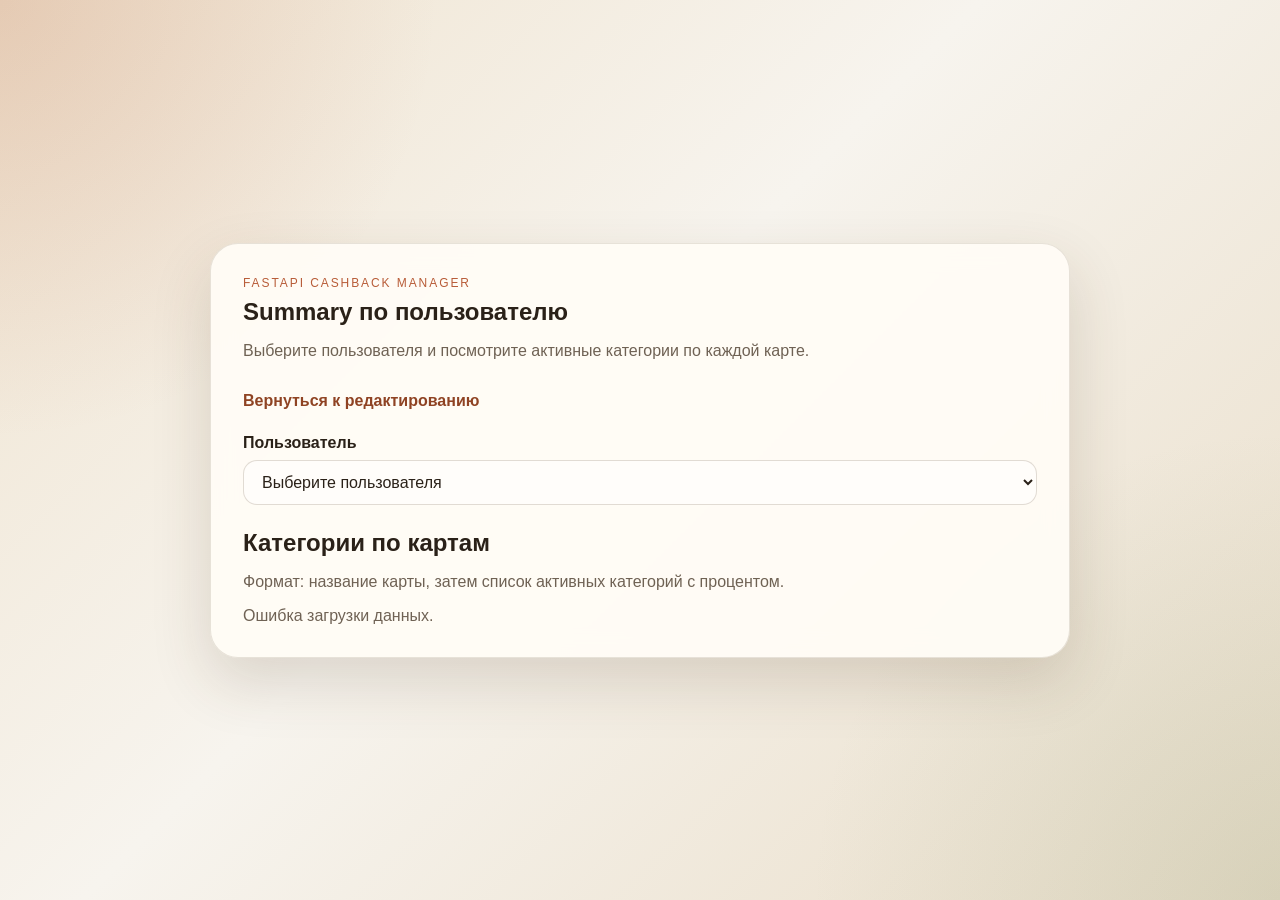
==== templates/summary.html @ c21599f8 "Initial commit" ====
<!DOCTYPE html>
<html lang="ru">
<head>
  <meta charset="UTF-8">
  <meta name="viewport" content="width=device-width, initial-scale=1.0">
  <title>Summary категорий кэшбека</title>
  <link rel="stylesheet" href="/static/styles.css">
</head>
<body>
  <main class="page">
    <section class="panel">
      <div class="panel__header">
        <p class="eyebrow">FastAPI Cashback Manager</p>
        <h1>Summary по пользователю</h1>
        <p class="subtitle">Выберите пользователя и посмотрите активные категории по каждой карте.</p>
        <a class="top-link" href="/">Вернуться к редактированию</a>
      </div>

      <div class="controls">
        <label class="field">
          <span>Пользователь</span>
          <select id="summary-user-select">
            <option value="">Выберите пользователя</option>
          </select>
        </label>
      </div>

      <section class="summary">
        <div class="categories__header">
          <h2>Категории по картам</h2>
          <p>Формат: название карты, затем список активных категорий с процентом.</p>
        </div>
        <div id="summary-output" class="summary-text"></div>
      </section>
    </section>
  </main>

  <script src="/static/summary.js"></script>
</body>
</html>
---- static/styles.css ----
:root {
  --bg: #f4efe6;
  --panel: rgba(255, 252, 246, 0.94);
  --panel-border: rgba(88, 65, 37, 0.14);
  --text: #2a2118;
  --muted: #6f6254;
  --accent: #b85c38;
  --accent-dark: #8f4323;
  --shadow: 0 24px 60px rgba(76, 50, 24, 0.16);
}

* {
  box-sizing: border-box;
}

body {
  margin: 0;
  font-family: "Trebuchet MS", "Segoe UI", sans-serif;
  color: var(--text);
  background:
    radial-gradient(circle at top left, rgba(184, 92, 56, 0.18), transparent 28%),
    radial-gradient(circle at bottom right, rgba(122, 146, 108, 0.16), transparent 30%),
    linear-gradient(135deg, #efe3cf 0%, #f7f4ee 45%, #e9ddc8 100%);
  min-height: 100vh;
}

.page {
  display: grid;
  place-items: center;
  min-height: 100vh;
  padding: 32px 16px;
}

.panel {
  width: min(860px, 100%);
  background: var(--panel);
  border: 1px solid var(--panel-border);
  border-radius: 28px;
  padding: 32px;
  box-shadow: var(--shadow);
  backdrop-filter: blur(12px);
}

.panel__header h1,
.categories__header h2 {
  margin: 0;
}

.eyebrow {
  margin: 0 0 8px;
  text-transform: uppercase;
  letter-spacing: 0.16em;
  font-size: 12px;
  color: var(--accent);
}

.subtitle,
.categories__header p,
.status {
  color: var(--muted);
}

.top-link {
  display: inline-flex;
  margin-top: 16px;
  color: var(--accent-dark);
  text-decoration: none;
  font-weight: 600;
}

.controls,
.categories,
.actions,
.summary {
  margin-top: 24px;
}

.field,
.inline-form {
  display: grid;
  gap: 8px;
  margin-top: 16px;
}

.field span {
  font-weight: 600;
}

select,
input,
button {
  font: inherit;
}

select,
input {
  width: 100%;
  border: 1px solid rgba(88, 65, 37, 0.18);
  border-radius: 14px;
  padding: 12px 14px;
  background: #fffdfa;
  color: var(--text);
}

.inline-form {
  grid-template-columns: 1fr auto;
}

button {
  border: 0;
  border-radius: 14px;
  padding: 12px 18px;
  background: var(--accent);
  color: #fff8f3;
  cursor: pointer;
  transition: background 0.2s ease, transform 0.2s ease;
}

button:hover {
  background: var(--accent-dark);
  transform: translateY(-1px);
}

button:disabled,
input:disabled,
select:disabled {
  cursor: not-allowed;
  opacity: 0.65;
}

.categories__grid {
  display: grid;
  grid-template-columns: repeat(auto-fit, minmax(220px, 1fr));
  gap: 12px;
  margin-top: 16px;
}

.checkbox {
  display: flex;
  align-items: center;
  gap: 10px;
  min-width: 0;
}

.category-row {
  display: grid;
  grid-template-columns: minmax(0, 1fr) 108px;
  align-items: center;
  border: 1px solid rgba(88, 65, 37, 0.12);
  border-radius: 18px;
  padding: 14px 16px;
  background: rgba(255, 255, 255, 0.78);
  gap: 12px;
}

.checkbox input {
  width: 18px;
  height: 18px;
}

.percent-wrap {
  display: grid;
  grid-template-columns: 1fr auto;
  align-items: center;
  gap: 8px;
}

.percent-input {
  padding: 10px 12px;
  text-align: right;
}

.percent-suffix {
  color: var(--muted);
  font-weight: 600;
}

.actions {
  display: flex;
  align-items: center;
  gap: 16px;
  flex-wrap: wrap;
}

.status {
  margin: 0;
  min-height: 24px;
}

.status.error {
  color: #9d2d2d;
}

.status.success {
  color: #2b6f43;
}

.summary__grid {
  display: grid;
  grid-template-columns: repeat(auto-fit, minmax(240px, 1fr));
  gap: 14px;
  margin-top: 16px;
}

.summary-card {
  border: 1px solid rgba(88, 65, 37, 0.12);
  border-radius: 20px;
  padding: 18px;
  background: rgba(255, 255, 255, 0.74);
}

.summary-card__title {
  margin: 0 0 12px;
}

.summary-card__list {
  display: flex;
  flex-wrap: wrap;
  gap: 8px;
}

.summary-pill {
  padding: 8px 12px;
  border-radius: 999px;
  background: rgba(184, 92, 56, 0.12);
  color: var(--text);
}

.summary__empty {
  margin: 0;
  color: var(--muted);
}

.summary-text {
  display: grid;
  gap: 12px;
  margin-top: 16px;
}

.summary-line {
  margin: 0;
  padding: 14px 16px;
  border-radius: 16px;
  background: rgba(255, 255, 255, 0.74);
  border: 1px solid rgba(88, 65, 37, 0.12);
  line-height: 1.5;
}

@media (max-width: 640px) {
  .panel {
    padding: 24px 18px;
    border-radius: 22px;
  }

  .inline-form {
    grid-template-columns: 1fr;
  }

  .actions {
    align-items: stretch;
  }

  .actions button {
    width: 100%;
  }

  .category-row {
    grid-template-columns: 1fr;
  }
}
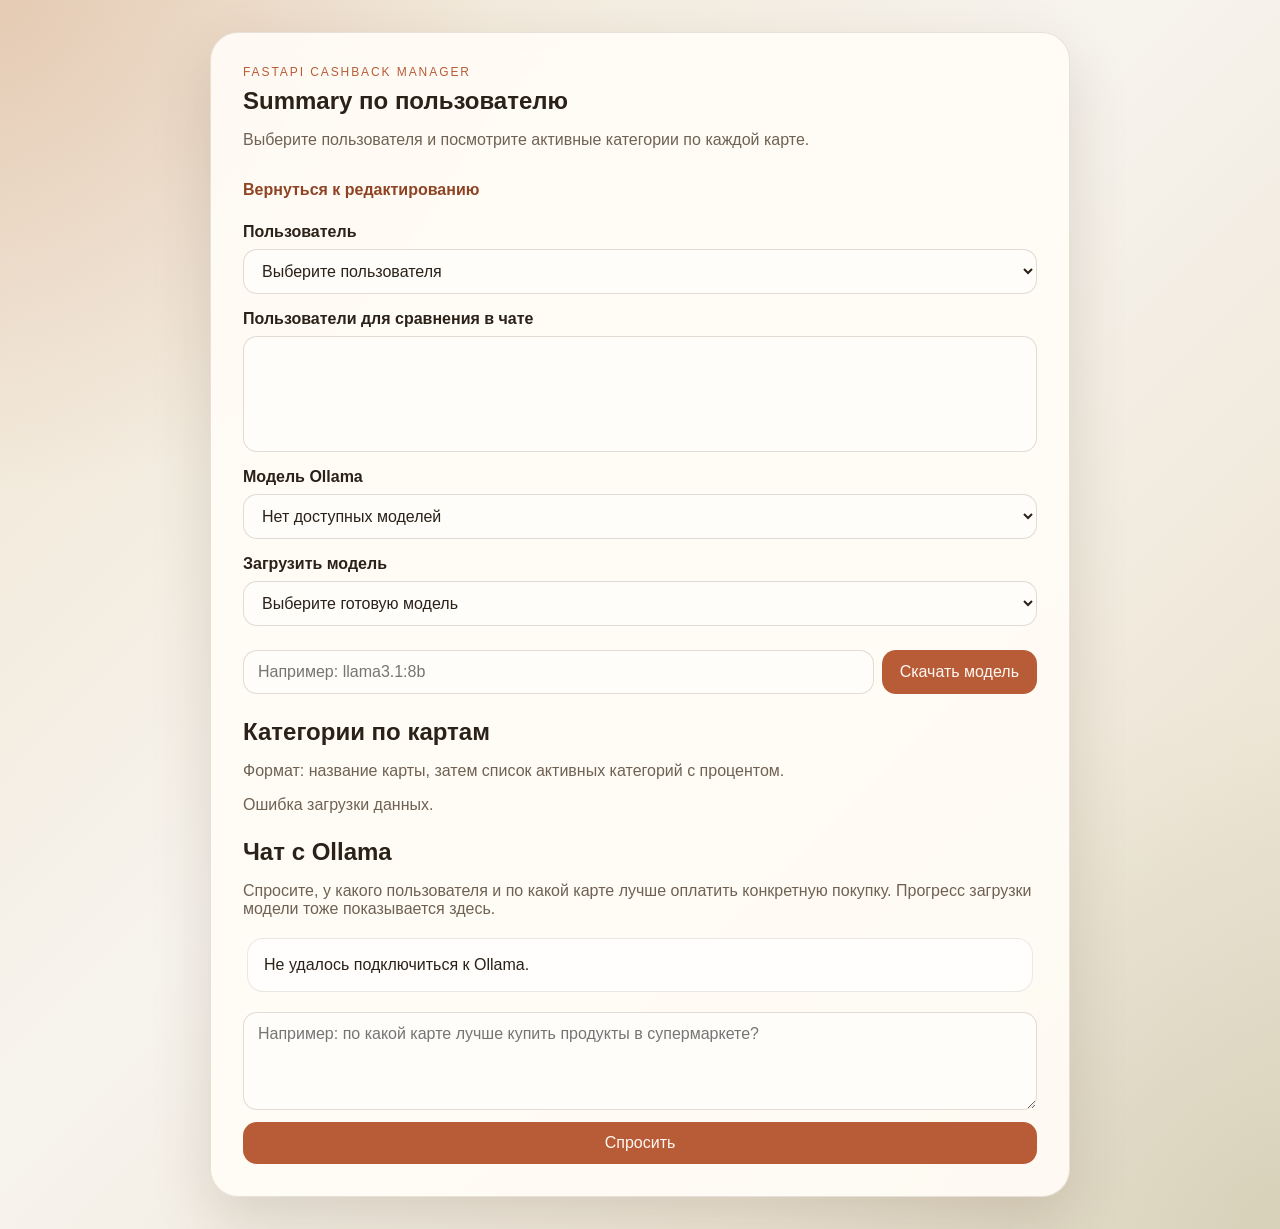
==== commit dd8ab4a4: "Refactor app structure and add tests" ====
--- a/templates/summary.html
+++ b/templates/summary.html
@@ -23,6 +23,26 @@
             <option value="">Выберите пользователя</option>
           </select>
         </label>
+        <label class="field">
+          <span>Пользователи для сравнения в чате</span>
+          <select id="chat-users-select" multiple size="5"></select>
+        </label>
+        <label class="field">
+          <span>Модель Ollama</span>
+          <select id="model-select">
+            <option value="">Загрузка моделей...</option>
+          </select>
+        </label>
+        <div class="field">
+          <span>Загрузить модель</span>
+          <select id="download-model-select">
+            <option value="">Выберите готовую модель</option>
+          </select>
+          <div class="inline-form">
+            <input id="pull-model-input" type="text" placeholder="Например: llama3.1:8b">
+            <button id="pull-model-btn" type="button">Скачать модель</button>
+          </div>
+        </div>
       </div>
 
       <section class="summary">
@@ -32,6 +52,20 @@
         </div>
         <div id="summary-output" class="summary-text"></div>
       </section>
+
+      <section class="summary">
+        <div class="categories__header">
+          <h2>Чат с Ollama</h2>
+          <p>Спросите, у какого пользователя и по какой карте лучше оплатить конкретную покупку. Прогресс загрузки модели тоже показывается здесь.</p>
+        </div>
+        <div class="chat-box">
+          <div id="chat-messages" class="chat-messages"></div>
+          <div class="chat-form">
+            <textarea id="chat-question" rows="4" placeholder="Например: по какой карте лучше купить продукты в супермаркете?"></textarea>
+            <button id="chat-send-btn" type="button">Спросить</button>
+          </div>
+        </div>
+      </section>
     </section>
   </main>
 
--- a/static/styles.css
+++ b/static/styles.css
@@ -246,6 +246,52 @@
   line-height: 1.5;
 }
 
+.chat-box {
+  display: grid;
+  gap: 16px;
+  margin-top: 16px;
+}
+
+.chat-messages {
+  display: grid;
+  gap: 12px;
+  max-height: 360px;
+  overflow-y: auto;
+  padding: 4px;
+}
+
+.chat-message {
+  padding: 14px 16px;
+  border-radius: 16px;
+  line-height: 1.5;
+  white-space: pre-wrap;
+}
+
+.chat-message.user {
+  background: rgba(184, 92, 56, 0.16);
+}
+
+.chat-message.assistant {
+  background: rgba(255, 255, 255, 0.78);
+  border: 1px solid rgba(88, 65, 37, 0.12);
+}
+
+.chat-form {
+  display: grid;
+  gap: 12px;
+}
+
+.chat-form textarea {
+  width: 100%;
+  border: 1px solid rgba(88, 65, 37, 0.18);
+  border-radius: 14px;
+  padding: 12px 14px;
+  background: #fffdfa;
+  color: var(--text);
+  resize: vertical;
+  font: inherit;
+}
+
 @media (max-width: 640px) {
   .panel {
     padding: 24px 18px;
